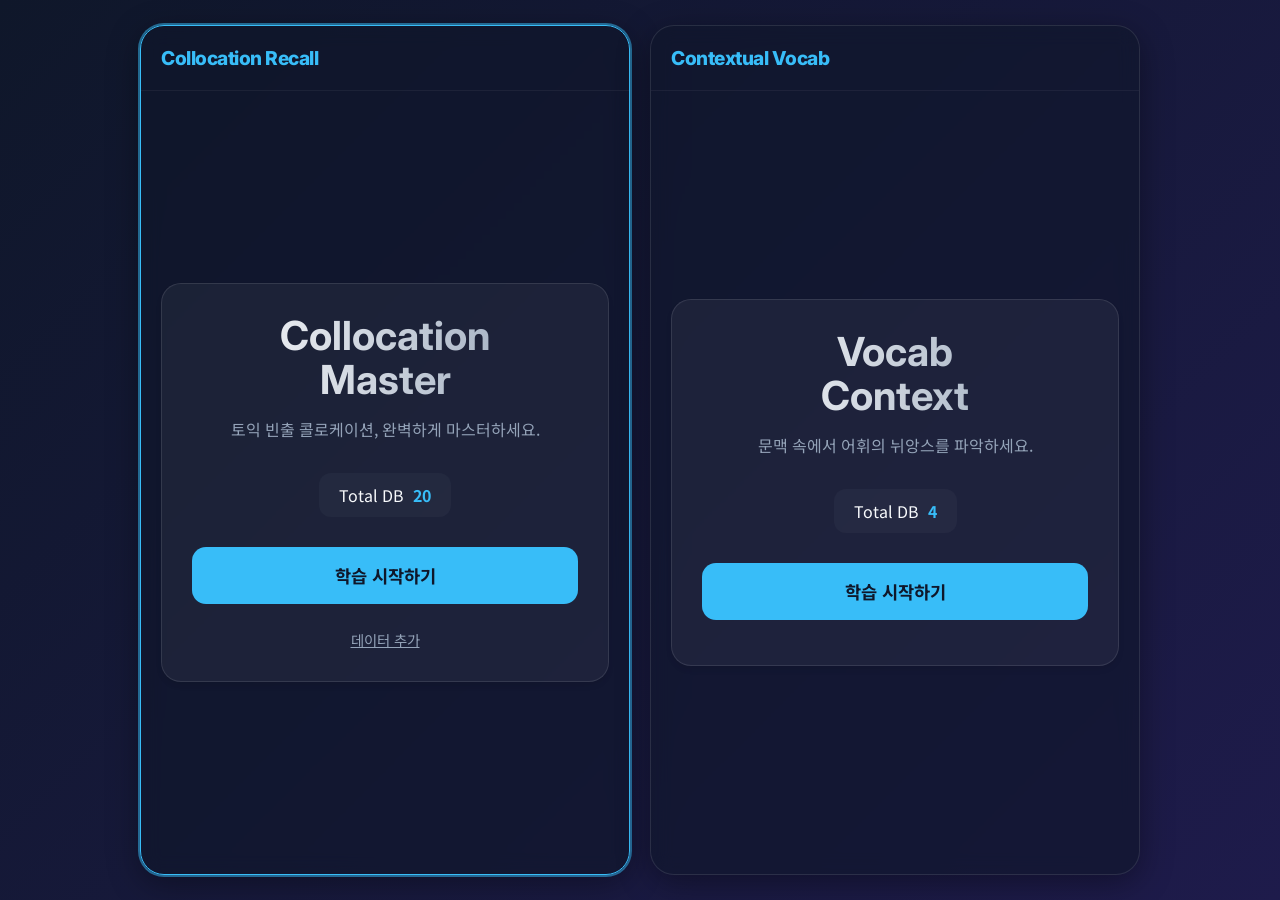
==== index.html @ 03cb6b61 "Initial commit" ====
<!DOCTYPE html>
<html lang="ko">

<head>
    <meta charset="UTF-8">
    <meta name="viewport" content="width=device-width, initial-scale=1.0">
    <title>TOEIC Dual Master</title>
    <link rel="stylesheet" href="style.css">
    <link rel="preconnect" href="https://fonts.googleapis.com">
    <link rel="preconnect" href="https://fonts.gstatic.com" crossorigin>
    <link
        href="https://fonts.googleapis.com/css2?family=Inter:wght@400;600;800&family=Noto+Sans+KR:wght@400;500;700&display=swap"
        rel="stylesheet">
</head>

<body>
    <div class="main-layout">

        <!-- LEFT: Collocation Quiz -->
        <div class="app-container" id="collo-app">
            <header>
                <div class="logo">Collocation Recall</div>
                <div id="collo-progress-container" class="hidden progress-wrapper">
                    <span id="collo-progress-text">1 / 20</span>
                    <div class="progress-bar">
                        <div id="collo-progress-fill"></div>
                    </div>
                </div>
            </header>

            <!-- Collo Start -->
            <section id="collo-start-view" class="view active">
                <div class="hero-card">
                    <h1>Collocation<br>Master</h1>
                    <p>토익 빈출 콜로케이션, 완벽하게 마스터하세요.</p>
                    <div class="stats-preview">
                        <div class="stat-item">
                            <span class="label">Total DB</span>
                            <span class="value" id="collo-total-items-count">0</span>
                        </div>
                    </div>
                    <button id="collo-btn-start" class="btn-primary">학습 시작하기</button>
                    <button id="collo-btn-review" class="btn-secondary hidden" style="margin-bottom: 10px;">틀린 문제 다시
                        보기</button>
                    <!-- Data Button removed for simplicity in dual view or kept locally -->
                    <button id="collo-btn-data" class="btn-text">데이터 추가</button>
                </div>
            </section>

            <!-- Collo Quiz -->
            <section id="collo-quiz-view" class="view hidden">
                <div class="card quiz-card">
                    <div class="question-type">Collocation Check</div>
                    <h2 id="collo-question-text">Question goes here...</h2>
                    <div class="actions">
                        <button class="btn-ox btn-o" data-action="answer" data-value="O">O</button>
                        <button class="btn-ox btn-x" data-action="answer" data-value="X">X</button>
                    </div>
                    <button id="collo-btn-stop" class="btn-secondary small">그만 (Exit)</button>
                </div>
            </section>

            <!-- Collo Report -->
            <section id="collo-report-view" class="view hidden">
                <div class="card report-card">
                    <h2>Session Report</h2>
                    <div class="score-circle">
                        <svg viewBox="0 0 36 36" class="circular-chart blue">
                            <path class="circle-bg"
                                d="M18 2.0845 a 15.9155 15.9155 0 0 1 0 31.831 a 15.9155 15.9155 0 0 1 0 -31.831" />
                            <path class="circle" id="collo-score-circle-path" stroke-dasharray="0, 100"
                                d="M18 2.0845 a 15.9155 15.9155 0 0 1 0 31.831 a 15.9155 15.9155 0 0 1 0 -31.831" />
                            <text x="18" y="20.35" class="percentage" id="collo-score-text">0%</text>
                        </svg>
                    </div>
                    <div class="report-details">
                        <p>정답: <span id="collo-correct-count" class="highlight-green">0</span> / 틀림: <span
                                id="collo-wrong-count" class="highlight-red">0</span></p>
                    </div>
                    <div id="collo-wrong-answers-section" class="hidden wrong-section-scroll">
                        <h3>Review List</h3>
                        <ul id="collo-wrong-items-list"></ul>
                    </div>
                    <button id="collo-btn-restart" class="btn-primary">다시 시작하기</button>
                </div>
            </section>
        </div>

        <!-- RIGHT: Contextual Vocab Quiz -->
        <div class="app-container" id="vocab-app">
            <header>
                <div class="logo">Contextual Vocab</div>
                <div id="vocab-progress-container" class="hidden progress-wrapper">
                    <span id="vocab-progress-text">1 / 20</span>
                    <div class="progress-bar">
                        <div id="vocab-progress-fill"></div>
                    </div>
                </div>
            </header>

            <!-- Vocab Start -->
            <section id="vocab-start-view" class="view active">
                <div class="hero-card">
                    <h1>Vocab<br>Context</h1>
                    <p>문맥 속에서 어휘의 뉘앙스를 파악하세요.</p>
                    <div class="stats-preview">
                        <div class="stat-item">
                            <span class="label">Total DB</span>
                            <span class="value" id="vocab-total-items-count">4</span>
                        </div>
                    </div>
                    <button id="vocab-btn-start" class="btn-primary">학습 시작하기</button>
                    <button id="vocab-btn-review" class="btn-secondary hidden">틀린 문제 다시 보기</button>
                </div>
            </section>

            <!-- Vocab Quiz -->
            <section id="vocab-quiz-view" class="view hidden">
                <div class="card quiz-card">
                    <div class="question-type">Meaning Check</div>
                    <h2 id="vocab-question-text">Question goes here...</h2>
                    <div class="actions">
                        <button class="btn-ox btn-o" data-action="answer" data-value="O">O</button>
                        <button class="btn-ox btn-x" data-action="answer" data-value="X">X</button>
                    </div>
                    <button id="vocab-btn-stop" class="btn-secondary small">그만 (Exit)</button>
                </div>
            </section>

            <!-- Vocab Report -->
            <section id="vocab-report-view" class="view hidden">
                <div class="card report-card">
                    <h2>Session Report</h2>
                    <div class="score-circle">
                        <svg viewBox="0 0 36 36" class="circular-chart blue">
                            <path class="circle-bg"
                                d="M18 2.0845 a 15.9155 15.9155 0 0 1 0 31.831 a 15.9155 15.9155 0 0 1 0 -31.831" />
                            <path class="circle" id="vocab-score-circle-path" stroke-dasharray="0, 100"
                                d="M18 2.0845 a 15.9155 15.9155 0 0 1 0 31.831 a 15.9155 15.9155 0 0 1 0 -31.831" />
                            <text x="18" y="20.35" class="percentage" id="vocab-score-text">0%</text>
                        </svg>
                    </div>
                    <div class="report-details">
                        <p>정답: <span id="vocab-correct-count" class="highlight-green">0</span> / 틀림: <span
                                id="vocab-wrong-count" class="highlight-red">0</span></p>
                    </div>
                    <div id="vocab-wrong-answers-section" class="hidden wrong-section-scroll">
                        <h3>Review List</h3>
                        <ul id="vocab-wrong-items-list"></ul>
                    </div>
                    <button id="vocab-btn-restart" class="btn-primary">다시 시작하기</button>
                </div>
            </section>
        </div>

        <!-- SHARED MODALS (Dynamically Controlled) -->
        <!-- Feedback Modal: We will make this shared but content dynamic, or clone it? 
             Actually, let's keep one shared modal to simplify DOM, but managing state might be tricky if both are active?
             Wait, requirement says "Waiting logic... focus on one". 
             But "independent progress". 
             Let's put a unique modal inside EACH container to avoid Z-index conflicts or logic overlap.
        -->

        <!-- Collo Modal -->
        <div id="collo-feedback-modal" class="modal hidden">
            <div class="modal-content feedback-content">
                <div id="collo-feedback-icon" class="icon">✅</div>
                <h3 id="collo-feedback-title">Correct!</h3>
                <p id="collo-feedback-reason">Explanation goes here.</p>
                <button id="collo-btn-next" class="btn-primary">다음 문제</button>
            </div>
        </div>

        <!-- Vocab Modal -->
        <div id="vocab-feedback-modal" class="modal hidden">
            <div class="modal-content feedback-content">
                <div id="vocab-feedback-icon" class="icon">✅</div>
                <h3 id="vocab-feedback-title">Correct!</h3>
                <p id="vocab-feedback-reason">Explanation goes here.</p>
                <button id="vocab-btn-next" class="btn-primary">다음 문제</button>
            </div>
        </div>

        <!-- Data Modal (Only for Collo) -->
        <div id="collo-data-modal" class="modal hidden">
            <div class="modal-content">
                <h3>데이터 추가</h3>
                <textarea id="collo-data-input" placeholder="새로운 데이터를 이곳에 붙여넣으세요..."></textarea>
                <div class="modal-actions">
                    <button id="collo-btn-cancel-data" class="btn-secondary">취소</button>
                    <button id="collo-btn-save-data" class="btn-primary">저장 및 병합</button>
                </div>
            </div>
        </div>

    </div>
    <script src="script.js"></script>
</body>

</html>
---- style.css ----
:root {
    --bg-gradient: linear-gradient(135deg, #0f172a 0%, #1e1b4b 100%);
    --card-bg: rgba(255, 255, 255, 0.05);
    --card-border: 1px solid rgba(255, 255, 255, 0.1);
    --text-main: #f8fafc;
    --text-muted: #94a3b8;
    --accent: #38bdf8;
    --accent-hover: #0ea5e9;
    --correct: #4ade80;
    --wrong: #f87171;
    --glass-shadow: 0 8px 32px 0 rgba(0, 0, 0, 0.37);
    --font-heading: 'Inter', sans-serif;
    --font-body: 'Noto Sans KR', sans-serif;
}

* {
    box-sizing: border-box;
    margin: 0;
    padding: 0;
}

body {
    background: var(--bg-gradient);
    color: var(--text-main);
    font-family: var(--font-body);
    height: 100vh;
    display: flex;
    justify-content: center;
    align-items: center;
    overflow: hidden;
    padding: 20px;
    /* Gap from edges */
}

/* Dual Layout Wrapper */
.main-layout {
    display: flex;
    flex-direction: row;
    gap: 20px;
    width: 100%;
    max-width: 1000px;
    /* Allow wider for two cards */
    height: 100%;
    max-height: 850px;
    justify-content: center;
    align-items: stretch;
}

.app-container {
    flex: 1;
    /* Remove fixed width/max-width since flex handles it */
    min-width: 320px;
    /* Minimum mobile width */
    height: 100%;
    background: rgba(15, 23, 42, 0.6);
    backdrop-filter: blur(10px);
    border: var(--card-border);
    border-radius: 24px;
    display: flex;
    flex-direction: column;
    position: relative;
    /* For localized modals */
    overflow: hidden;
    box-shadow: var(--glass-shadow);
}

/* Header */
header {
    padding: 20px;
    display: flex;
    justify-content: space-between;
    align-items: center;
    border-bottom: 1px solid rgba(255, 255, 255, 0.05);
}

.logo {
    font-family: var(--font-heading);
    font-weight: 800;
    font-size: 1.2rem;
    color: var(--accent);
    letter-spacing: -0.5px;
}

/* Common Layout */
.view {
    flex: 1;
    padding: 20px;
    display: flex;
    flex-direction: column;
    justify-content: center;
    align-items: center;
    transition: opacity 0.3s ease;
}

.hidden {
    display: none !important;
}

.active {
    display: flex !important;
}

/* Cards */
.card,
.hero-card {
    background: var(--card-bg);
    border: var(--card-border);
    border-radius: 20px;
    padding: 30px;
    width: 100%;
    text-align: center;
    box-shadow: 0 4px 6px -1px rgba(0, 0, 0, 0.1);
}

h1 {
    font-family: var(--font-heading);
    font-size: 2.5rem;
    line-height: 1.1;
    margin-bottom: 15px;
    background: linear-gradient(to right, #fff, #94a3b8);
    -webkit-background-clip: text;
    -webkit-text-fill-color: transparent;
}

p {
    color: var(--text-muted);
    margin-bottom: 30px;
    line-height: 1.6;
}

/* Stats */
.stats-preview {
    display: flex;
    justify-content: center;
    margin-bottom: 30px;
}

.stat-item {
    background: rgba(255, 255, 255, 0.03);
    padding: 10px 20px;
    border-radius: 12px;
}

.stat-item .value {
    font-weight: 700;
    color: var(--accent);
    margin-left: 5px;
}

/* Buttons */
button {
    cursor: pointer;
    border: none;
    font-family: var(--font-body);
    transition: all 0.2s;
}

.btn-primary {
    background: var(--accent);
    color: #0f172a;
    font-weight: 700;
    padding: 16px 32px;
    border-radius: 14px;
    width: 100%;
    font-size: 1.1rem;
    margin-bottom: 15px;
}

.btn-primary:hover {
    transform: translateY(-2px);
    box-shadow: 0 4px 12px rgba(56, 189, 248, 0.4);
}

.btn-primary:active {
    transform: translateY(0);
}

.btn-secondary {
    background: rgba(255, 255, 255, 0.1);
    color: var(--text-main);
    padding: 12px 24px;
    border-radius: 12px;
    width: 100%;
    font-weight: 600;
}

.btn-secondary:hover {
    background: rgba(255, 255, 255, 0.15);
}

.btn-secondary.small {
    width: auto;
    font-size: 0.9rem;
    padding: 8px 16px;
    margin-top: 20px;
}

.btn-text {
    background: none;
    color: var(--text-muted);
    text-decoration: underline;
    margin-top: 10px;
    font-size: 0.9rem;
}

/* OX Buttons */
.actions {
    display: flex;
    gap: 15px;
    width: 100%;
    margin: 30px 0;
}

.btn-ox {
    flex: 1;
    aspect-ratio: 1;
    border-radius: 20px;
    font-size: 3rem;
    font-weight: 900;
    font-family: var(--font-heading);
    color: white;
    box-shadow: 0 10px 15px -3px rgba(0, 0, 0, 0.3);
    transition: all 0.2s cubic-bezier(0.4, 0, 0.2, 1);
}

.btn-ox:disabled {
    opacity: 0.5;
    cursor: not-allowed;
    transform: none !important;
    box-shadow: none;
    filter: grayscale(0.5);
}

.btn-o {
    background: linear-gradient(135deg, #10b981 0%, #059669 100%);
    border: 1px solid #34d399;
}

.btn-x {
    background: linear-gradient(135deg, #ef4444 0%, #b91c1c 100%);
    border: 1px solid #f87171;
}

.btn-ox:not(:disabled):hover {
    transform: scale(1.05);
    box-shadow: 0 20px 25px -5px rgba(0, 0, 0, 0.4);
}

/* Focused Quiz Container */
.app-container.focused {
    border-color: var(--accent);
    box-shadow: 0 0 0 2px rgba(56, 189, 248, 0.5), var(--glass-shadow);
}


/* Progress */
#progress-container {
    display: flex;
    align-items: center;
    gap: 10px;
    width: 200px;
}

#progress-text {
    font-size: 0.8rem;
    color: var(--text-muted);
    font-weight: 700;
}

.progress-bar {
    flex: 1;
    height: 6px;
    background: rgba(255, 255, 255, 0.1);
    border-radius: 3px;
    overflow: hidden;
}

#progress-fill {
    height: 100%;
    background: var(--accent);
    width: 0%;
    transition: width 0.3s;
}

/* Modals */
.modal {
    position: absolute;
    top: 0;
    left: 0;
    width: 100%;
    height: 100%;
    background: rgba(0, 0, 0, 0.8);
    display: flex;
    justify-content: center;
    align-items: center;
    z-index: 100;
    backdrop-filter: blur(5px);
}

.modal-content {
    background: #1e293b;
    padding: 30px;
    border-radius: 24px;
    width: 90%;
    max-width: 400px;
    text-align: center;
    border: 1px solid rgba(255, 255, 255, 0.1);
}

.feedback-content {
    background: linear-gradient(145deg, #1e293b, #0f172a);
}

.icon {
    font-size: 3rem;
    margin-bottom: 15px;
}

#feedback-reason {
    color: var(--text-muted);
    margin: 15px 0 25px;
    font-size: 1.1rem;
}

textarea {
    width: 100%;
    height: 150px;
    background: rgba(0, 0, 0, 0.3);
    border: 1px solid rgba(255, 255, 255, 0.1);
    color: white;
    border-radius: 10px;
    padding: 15px;
    margin: 15px 0;
    resize: none;
    font-family: var(--font-body);
}

/* Report */
.circular-chart {
    display: block;
    margin: 10px auto;
    max-width: 80%;
    max-height: 250px;
}

.circle-bg {
    fill: none;
    stroke: rgba(255, 255, 255, 0.05);
    stroke-width: 3.8;
}

.circle {
    fill: none;
    stroke-width: 2.8;
    stroke-linecap: round;
    transition: stroke-dasharray 1s ease-out;
}

.circular-chart.blue .circle {
    stroke: var(--accent);
}

.percentage {
    fill: white;
    font-family: var(--font-heading);
    font-weight: bold;
    font-size: 0.5em;
    text-anchor: middle;
}

.highlight-green {
    color: var(--correct);
    font-weight: bold;
}

.highlight-red {
    color: var(--wrong);
    font-weight: bold;
}

.wrong-section-scroll {
    margin-top: 20px;
    text-align: left;
    flex: 1;
    overflow-y: auto;
    min-height: 0;
}

#collo-wrong-items-list,
#vocab-wrong-items-list {
    list-style: none;
    margin-top: 10px;
    font-size: 0.9rem;
    color: var(--text-muted);
}

#collo-wrong-items-list li,
#vocab-wrong-items-list li {
    padding: 5px 0;
    border-bottom: 1px solid rgba(255, 255, 255, 0.05);
}

/* Animation Utils */
@keyframes popIn {
    0% {
        transform: scale(0.9);
        opacity: 0;
    }

    100% {
        transform: scale(1);
        opacity: 1;
    }
}

.modal-content {
    animation: popIn 0.3s cubic-bezier(0.175, 0.885, 0.32, 1.275);
}

/* Mobile Responsiveness */
@media (max-width: 768px) {
    body {
        align-items: flex-start;
        height: auto;
        padding: 10px;
        overflow-y: auto;
    }

    .main-layout {
        flex-direction: column;
        height: auto;
        max-height: none;
        gap: 20px;
    }

    .app-container {
        width: 100%;
        min-width: 0;
        height: auto;
        min-height: 500px;
    }
}
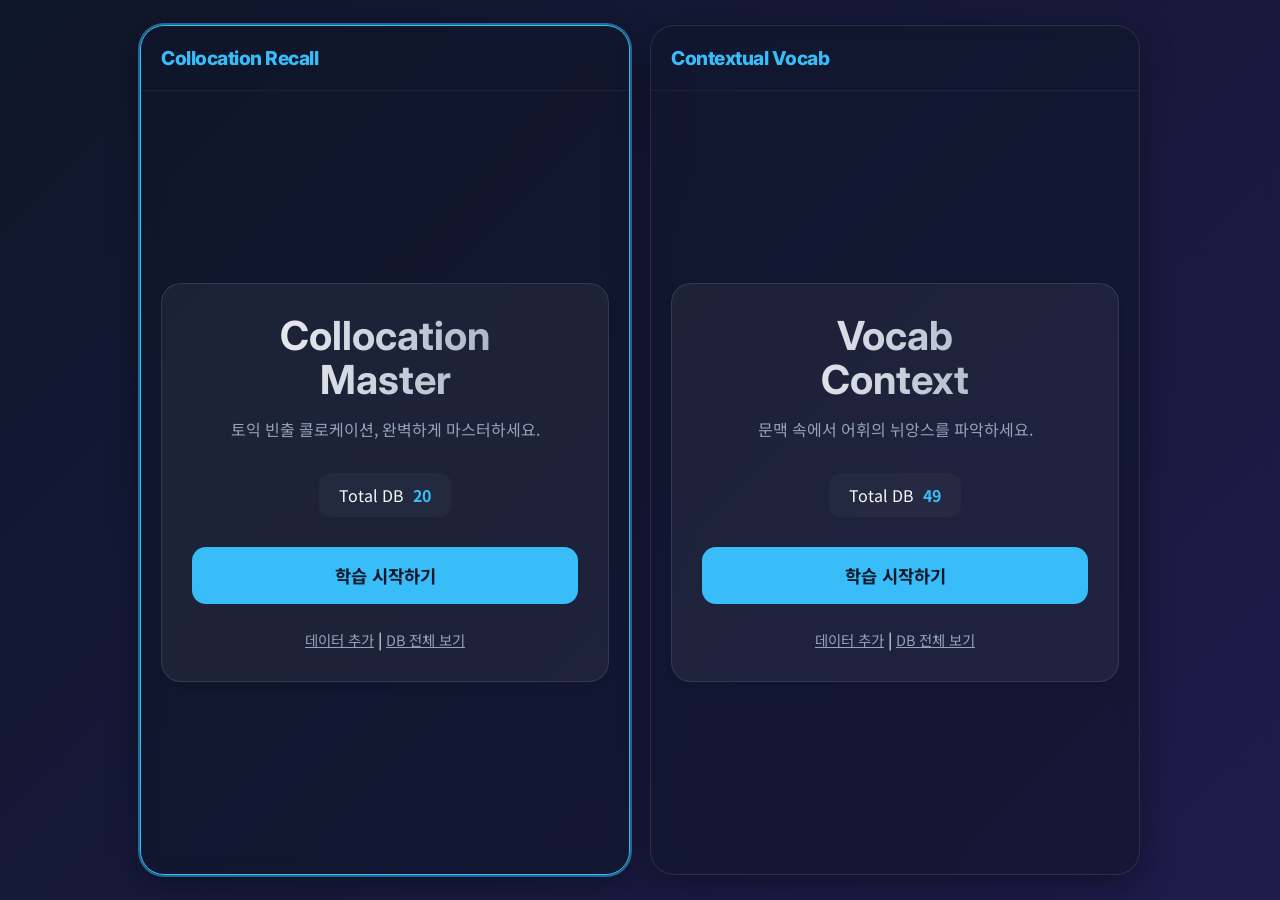
==== commit 9ded6038: "feat: Add database viewing modals and extend data input functionality for both Collocation and Vocab" ====
--- a/index.html
+++ b/index.html
@@ -43,7 +43,11 @@
                     <button id="collo-btn-review" class="btn-secondary hidden" style="margin-bottom: 10px;">틀린 문제 다시
                         보기</button>
                     <!-- Data Button removed for simplicity in dual view or kept locally -->
-                    <button id="collo-btn-data" class="btn-text">데이터 추가</button>
+                    <div class="footer-actions">
+                        <button id="collo-btn-data" class="btn-text">데이터 추가</button>
+                        <span class="divider">|</span>
+                        <button id="collo-btn-view-db" class="btn-text">DB 전체 보기</button>
+                    </div>
                 </div>
             </section>
 
@@ -110,7 +114,11 @@
                         </div>
                     </div>
                     <button id="vocab-btn-start" class="btn-primary">학습 시작하기</button>
-                    <button id="vocab-btn-review" class="btn-secondary hidden">틀린 문제 다시 보기</button>
+                    <div class="footer-actions">
+                        <button id="vocab-btn-data" class="btn-text">데이터 추가</button>
+                        <span class="divider">|</span>
+                        <button id="vocab-btn-view-db" class="btn-text">DB 전체 보기</button>
+                    </div>
                 </div>
             </section>
 
@@ -184,7 +192,7 @@
         <!-- Data Modal (Only for Collo) -->
         <div id="collo-data-modal" class="modal hidden">
             <div class="modal-content">
-                <h3>데이터 추가</h3>
+                <h3>데이터 추가 (Collo)</h3>
                 <textarea id="collo-data-input" placeholder="새로운 데이터를 이곳에 붙여넣으세요..."></textarea>
                 <div class="modal-actions">
                     <button id="collo-btn-cancel-data" class="btn-secondary">취소</button>
@@ -193,6 +201,49 @@
             </div>
         </div>
 
+        <!-- Vocab Data Modal -->
+        <div id="vocab-data-modal" class="modal hidden">
+            <div class="modal-content">
+                <h3>데이터 추가 (Vocab)</h3>
+                <p style="font-size: 0.8rem; color: #94a3b8; margin-bottom: 10px;">
+                    형식 예시: <br>
+                    1. Word (Meaning)<br>
+                    또는 JSON 형식
+                </p>
+                <textarea id="vocab-data-input"
+                    placeholder="1. Serendipity (뜻밖의 행운)&#10;2. Ephemeral (덧없는)..."></textarea>
+                <div class="modal-actions">
+                    <button id="vocab-btn-cancel-data" class="btn-secondary">취소</button>
+                    <button id="vocab-btn-save-data" class="btn-primary">저장 및 병합</button>
+                </div>
+            </div>
+        </div>
+
+        <!-- DB View Modals -->
+        <div id="collo-db-modal" class="modal hidden">
+            <div class="modal-content large-modal">
+                <div class="modal-header">
+                    <h3>Collocation DB</h3>
+                    <button id="collo-btn-close-db" class="close-btn">&times;</button>
+                </div>
+                <div class="db-list-container">
+                    <ul id="collo-db-list" class="db-list"></ul>
+                </div>
+            </div>
+        </div>
+
+        <div id="vocab-db-modal" class="modal hidden">
+            <div class="modal-content large-modal">
+                <div class="modal-header">
+                    <h3>Vocab Context DB</h3>
+                    <button id="vocab-btn-close-db" class="close-btn">&times;</button>
+                </div>
+                <div class="db-list-container">
+                    <ul id="vocab-db-list" class="db-list"></ul>
+                </div>
+            </div>
+        </div>
+
     </div>
     <script src="script.js"></script>
 </body>
--- a/style.css
+++ b/style.css
@@ -118,6 +118,7 @@
     line-height: 1.1;
     margin-bottom: 15px;
     background: linear-gradient(to right, #fff, #94a3b8);
+    background-clip: text;
     -webkit-background-clip: text;
     -webkit-text-fill-color: transparent;
 }
@@ -353,7 +354,11 @@
     fill: none;
     stroke-width: 2.8;
     stroke-linecap: round;
-    transition: stroke-dasharray 1s ease-out;
+    /* transition is handled in JS for precise control on replay */
+    transition: stroke-dashoffset 1s ease-out;
+    transform: rotate(-90deg);
+    /* Start from top */
+    transform-origin: center;
 }
 
 .circular-chart.blue .circle {
@@ -365,6 +370,7 @@
     font-family: var(--font-heading);
     font-weight: bold;
     font-size: 0.5em;
+    /* 0.5em is relative to viewBox 36 */
     text-anchor: middle;
 }
 
@@ -430,7 +436,8 @@
         flex-direction: column;
         height: auto;
         max-height: none;
-        gap: 20px;
+        gap: 30px;
+        /* Increased gap between sections */
     }
 
     .app-container {
@@ -438,5 +445,35 @@
         min-width: 0;
         height: auto;
         min-height: 500px;
+        overflow: visible;
+        /* Allow header sticky to work relative to viewport/body scroll if needed, though strictly sticky needs scroll container */
+    }
+
+    /* Sticky Header */
+    header {
+        position: sticky;
+        top: 0;
+        z-index: 100;
+        background: rgba(15, 23, 42, 0.95);
+        /* Dark background for visibility */
+        backdrop-filter: blur(10px);
+        border-radius: 24px 24px 0 0;
+        /* Match container top corners */
+        box-shadow: 0 4px 6px -1px rgba(0, 0, 0, 0.1);
+        margin: -1px -1px 0 -1px;
+        /* Slight pull to cover borders */
+        border: 1px solid rgba(255, 255, 255, 0.1);
+        border-bottom: 1px solid rgba(255, 255, 255, 0.1);
+    }
+
+    /* Touch Optimization */
+    .actions {
+        gap: 30px;
+        /* Wider gap for buttons */
+    }
+
+    .btn-ox {
+        /* Ensure buttons are large enough */
+        min-height: 80px;
     }
 }
